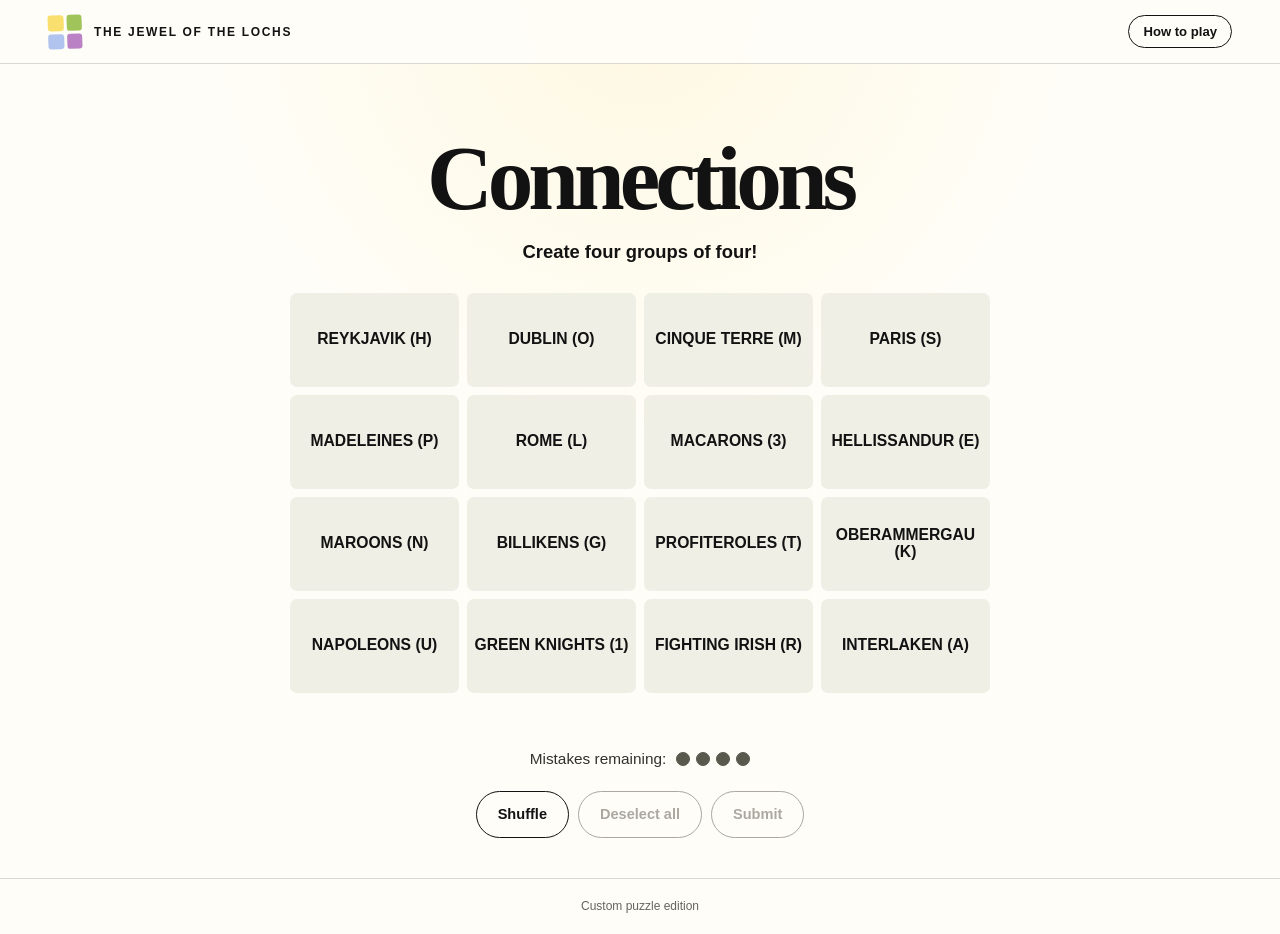
==== Connections/index.html @ 67868f2b "Add files via upload" ====
<!doctype html>
<html lang="en">
  <head>
    <meta charset="UTF-8" />
    <meta name="viewport" content="width=device-width, initial-scale=1.0" />
    <meta name="description" content="A custom Connections-style puzzle." />
    <title>Connections Game</title>
    <link rel="stylesheet" href="styles.css" />
    <script src="game-config.js"></script>
    <script src="game.js" defer></script>
  </head>
  <body>
    <main class="game-shell">
      <header class="site-header">
        <div class="brand-lockup">
          <span class="mini-mark" aria-hidden="true"><i></i><i></i><i></i><i></i></span>
          <span class="eyebrow" id="eyebrow">Custom Puzzle</span>
        </div>
        <details class="how-to">
          <summary>How to play</summary>
          <div class="how-to-card">
            <strong>Find groups of four items that share something in common.</strong>
            <p>Select four tiles and choose Submit. You have four mistakes.</p>
            <p>Categories become more difficult from yellow to purple.</p>
          </div>
        </details>
      </header>

      <section class="game" aria-labelledby="game-title">
        <div class="title-block">
          <h1 id="game-title">Connections</h1>
          <p id="instructions">Create four groups of four!</p>
        </div>

        <div class="board" id="board" aria-label="Connections puzzle board"></div>

        <div class="game-controls" id="game-controls">
          <div class="message" id="message" role="status" aria-live="polite">&nbsp;</div>
          <div class="mistakes" id="mistakes"></div>
          <div class="button-row">
            <button class="pill-button" id="shuffle-button" type="button">Shuffle</button>
            <button class="pill-button" id="deselect-button" type="button" disabled>Deselect all</button>
            <button class="pill-button submit-button" id="submit-button" type="button" disabled>Submit</button>
          </div>
        </div>

        <div class="end-card hidden" id="end-card" aria-live="polite">
          <h2 id="end-title"></h2>
          <p id="end-copy"></p>
          <div class="button-row">
            <button class="pill-button submit-button" id="share-button" type="button">Share results</button>
            <button class="pill-button" id="play-again-button" type="button">Play again</button>
          </div>
          <div class="message" id="end-message" role="status" aria-live="polite"></div>
        </div>
      </section>

      <footer>Custom puzzle edition</footer>
    </main>
  </body>
</html>
---- Connections/styles.css ----
:root {
  --ink: #121212;
  --paper: #fffdf8;
  --tile: #efefe6;
  --tile-hover: #e5e5dc;
  --line: #d9d9d2;
  --muted: #66645f;
}

* { box-sizing: border-box; }
html { background: var(--paper); }
body {
  margin: 0;
  min-width: 320px;
  background: radial-gradient(circle at 50% 0%, rgba(249, 223, 109, 0.16), transparent 28rem), var(--paper);
  color: var(--ink);
  font-family: Arial, Helvetica, sans-serif;
}
button, summary { -webkit-tap-highlight-color: transparent; }
.hidden { display: none !important; }

.game-shell {
  min-height: 100vh;
  display: flex;
  flex-direction: column;
}

.site-header {
  min-height: 64px;
  display: flex;
  align-items: center;
  justify-content: space-between;
  gap: 24px;
  padding: 12px clamp(18px, 4vw, 48px);
  border-bottom: 1px solid var(--line);
  background: rgba(255, 253, 248, 0.92);
  backdrop-filter: blur(10px);
  position: relative;
  z-index: 10;
}

.brand-lockup { display: flex; align-items: center; gap: 12px; }
.mini-mark {
  width: 34px;
  height: 34px;
  display: grid;
  grid-template-columns: 1fr 1fr;
  gap: 3px;
  transform: rotate(-2deg);
}
.mini-mark i { border-radius: 3px; }
.mini-mark i:nth-child(1) { background: #f9df6d; }
.mini-mark i:nth-child(2) { background: #a0c35a; }
.mini-mark i:nth-child(3) { background: #b0c4ef; }
.mini-mark i:nth-child(4) { background: #ba81c5; }
.eyebrow {
  font-size: 0.75rem;
  font-weight: 800;
  letter-spacing: 0.14em;
  text-transform: uppercase;
}

.how-to { position: relative; }
.how-to summary {
  list-style: none;
  cursor: pointer;
  border: 1px solid var(--ink);
  border-radius: 999px;
  padding: 8px 14px;
  font-size: 0.82rem;
  font-weight: 700;
}
.how-to summary::-webkit-details-marker { display: none; }
.how-to-card {
  position: absolute;
  right: 0;
  top: calc(100% + 12px);
  width: min(340px, calc(100vw - 36px));
  padding: 18px;
  border: 1px solid var(--line);
  border-radius: 12px;
  background: #fff;
  box-shadow: 0 15px 42px rgba(0, 0, 0, 0.15);
  font-size: 0.9rem;
  line-height: 1.5;
}
.how-to-card p { margin: 8px 0 0; }

.game {
  width: min(100% - 28px, 700px);
  margin: 0 auto;
  padding: clamp(34px, 6vw, 72px) 0 40px;
  text-align: center;
  flex: 1;
}
.title-block { margin-bottom: 30px; }
.title-block h1 {
  margin: 0;
  font-family: Georgia, "Times New Roman", serif;
  font-size: clamp(3rem, 9vw, 5.7rem);
  font-weight: 700;
  line-height: 0.95;
  letter-spacing: -0.055em;
}
.title-block p {
  margin: 18px 0 0;
  font-size: clamp(1rem, 2.4vw, 1.15rem);
  font-weight: 600;
}

.board { display: grid; gap: 8px; }
.tile-grid {
  display: grid;
  grid-template-columns: repeat(4, minmax(0, 1fr));
  gap: 8px;
}
.tile {
  width: 100%;
  min-width: 0;
  min-height: 94px;
  padding: 8px 7px;
  border: 0;
  border-radius: 7px;
  background: var(--tile);
  color: var(--ink);
  cursor: pointer;
  font-size: clamp(0.72rem, 2.1vw, 0.98rem);
  font-weight: 800;
  line-height: 1.08;
  text-transform: uppercase;
  overflow-wrap: anywhere;
  transition: transform 120ms ease, background-color 120ms ease, color 120ms ease;
}
.tile:hover { background: var(--tile-hover); }
.tile:active { transform: scale(0.97); }
.tile.selected { background: #5a594e; color: #fff; transform: scale(0.985); }
.tile:focus-visible,
.pill-button:focus-visible,
.how-to summary:focus-visible { outline: 3px solid #3157a4; outline-offset: 3px; }

.solved-group {
  min-height: 94px;
  border-radius: 7px;
  padding: 17px 14px;
  display: flex;
  flex-direction: column;
  justify-content: center;
  animation: group-in 320ms ease both;
}
.solved-group h2 {
  margin: 0;
  font-size: clamp(0.87rem, 2.4vw, 1.05rem);
  font-weight: 900;
  line-height: 1.2;
  text-transform: uppercase;
}
.solved-group p {
  margin: 5px 0 0;
  font-size: clamp(0.72rem, 2.2vw, 0.96rem);
  line-height: 1.25;
  text-transform: uppercase;
}

.game-controls, .end-card { padding-top: 14px; }
.message {
  min-height: 28px;
  display: flex;
  align-items: center;
  justify-content: center;
  margin-bottom: 6px;
  font-size: 0.92rem;
  font-weight: 800;
}
.mistakes {
  min-height: 36px;
  display: flex;
  align-items: center;
  justify-content: center;
  gap: 10px;
  color: #31312e;
  font-size: 0.96rem;
}
.mistake-dots { display: flex; gap: 6px; }
.mistake-dots i {
  width: 14px;
  height: 14px;
  border: 1px solid #bebdb5;
  border-radius: 50%;
  background: transparent;
}
.mistake-dots i.active { border-color: #5a594e; background: #5a594e; }
.button-row {
  display: flex;
  flex-wrap: wrap;
  justify-content: center;
  gap: 9px;
  margin-top: 14px;
}
.pill-button {
  min-height: 47px;
  border: 1.5px solid var(--ink);
  border-radius: 999px;
  padding: 0 21px;
  background: transparent;
  color: var(--ink);
  cursor: pointer;
  font-size: 0.91rem;
  font-weight: 800;
}
.pill-button:hover:not(:disabled) { background: #f0eee7; }
.pill-button:disabled { border-color: #aaa8a1; color: #aaa8a1; cursor: default; }
.submit-button:not(:disabled) { background: var(--ink); color: #fff; }
.submit-button:hover:not(:disabled) { background: #343434; }
.end-card h2 {
  margin: 8px 0 0;
  font-family: Georgia, "Times New Roman", serif;
  font-size: 2rem;
}
.end-card p { margin: 7px 0 0; color: var(--muted); }

footer {
  min-height: 56px;
  display: flex;
  align-items: center;
  justify-content: center;
  padding: 12px 18px;
  border-top: 1px solid var(--line);
  color: var(--muted);
  font-size: 0.75rem;
}
.config-error { max-width: 600px; margin: 80px auto; padding: 24px; }
.shake { animation: shake 420ms ease; }

@keyframes shake {
  0%, 100% { transform: translateX(0); }
  20% { transform: translateX(-7px); }
  40% { transform: translateX(7px); }
  60% { transform: translateX(-5px); }
  80% { transform: translateX(5px); }
}
@keyframes group-in {
  from { opacity: 0; transform: scale(0.96); }
  to { opacity: 1; transform: scale(1); }
}

@media (max-width: 560px) {
  .site-header { min-height: 58px; padding-inline: 14px; }
  .eyebrow { font-size: 0.65rem; letter-spacing: 0.1em; }
  .mini-mark { width: 28px; height: 28px; }
  .how-to summary { padding: 7px 11px; font-size: 0.74rem; }
  .game { width: min(100% - 16px, 700px); padding-top: 30px; }
  .title-block { margin-bottom: 24px; }
  .tile-grid, .board { gap: 5px; }
  .tile, .solved-group { min-height: 76px; border-radius: 5px; }
  .tile { padding: 5px 3px; font-size: clamp(0.57rem, 2.9vw, 0.78rem); }
  .solved-group { padding: 12px 8px; }
  .button-row { gap: 7px; }
  .pill-button { min-height: 43px; padding: 0 15px; font-size: 0.8rem; }
}

@media (prefers-reduced-motion: reduce) {
  *, *::before, *::after {
    animation-duration: 0.01ms !important;
    animation-iteration-count: 1 !important;
  }
}
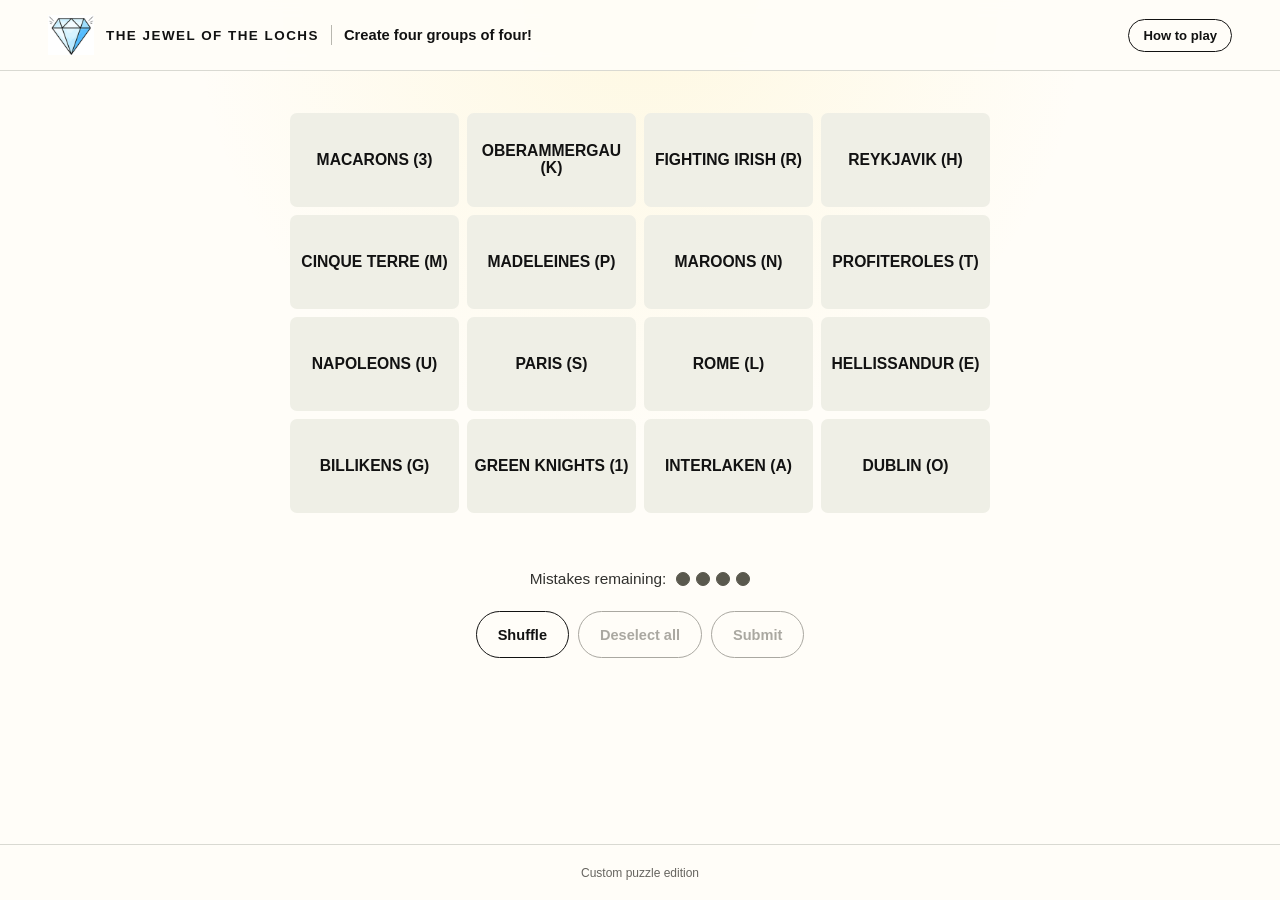
==== commit 6b698db0: "Add files via upload" ====
--- a/Connections/index.html
+++ b/Connections/index.html
@@ -13,8 +13,12 @@
     <main class="game-shell">
       <header class="site-header">
         <div class="brand-lockup">
-          <span class="mini-mark" aria-hidden="true"><i></i><i></i><i></i><i></i></span>
-          <span class="eyebrow" id="eyebrow">Custom Puzzle</span>
+          <img class="diamond-logo" src="diamond-logo.png" width="46" height="46" alt="" />
+          <div class="header-copy">
+            <span class="eyebrow" id="eyebrow">Custom Puzzle</span>
+            <span class="header-divider" aria-hidden="true"></span>
+            <span class="header-instructions" id="instructions">Create four groups of four!</span>
+          </div>
         </div>
         <details class="how-to">
           <summary>How to play</summary>
@@ -26,12 +30,7 @@
         </details>
       </header>
 
-      <section class="game" aria-labelledby="game-title">
-        <div class="title-block">
-          <h1 id="game-title">Connections</h1>
-          <p id="instructions">Create four groups of four!</p>
-        </div>
-
+      <section class="game" aria-label="Connections puzzle">
         <div class="board" id="board" aria-label="Connections puzzle board"></div>
 
         <div class="game-controls" id="game-controls">
--- a/Connections/styles.css
+++ b/Connections/styles.css
@@ -39,25 +39,34 @@
   z-index: 10;
 }
 
-.brand-lockup { display: flex; align-items: center; gap: 12px; }
-.mini-mark {
-  width: 34px;
-  height: 34px;
-  display: grid;
-  grid-template-columns: 1fr 1fr;
-  gap: 3px;
-  transform: rotate(-2deg);
-}
-.mini-mark i { border-radius: 3px; }
-.mini-mark i:nth-child(1) { background: #f9df6d; }
-.mini-mark i:nth-child(2) { background: #a0c35a; }
-.mini-mark i:nth-child(3) { background: #b0c4ef; }
-.mini-mark i:nth-child(4) { background: #ba81c5; }
+.brand-lockup { display: flex; align-items: center; gap: 12px; min-width: 0; }
+.diamond-logo {
+  width: 46px;
+  height: 46px;
+  flex: 0 0 auto;
+  object-fit: contain;
+}
 .eyebrow {
-  font-size: 0.75rem;
-  font-weight: 800;
-  letter-spacing: 0.14em;
-  text-transform: uppercase;
+  font-size: clamp(0.72rem, 1.4vw, 0.84rem);
+  font-weight: 800;
+  letter-spacing: 0.11em;
+  text-transform: uppercase;
+}
+.header-copy {
+  display: flex;
+  align-items: center;
+  gap: 12px;
+  white-space: nowrap;
+}
+.header-divider {
+  width: 1px;
+  height: 20px;
+  flex: 0 0 auto;
+  background: #b8b7af;
+}
+.header-instructions {
+  font-size: clamp(0.76rem, 1.5vw, 0.92rem);
+  font-weight: 600;
 }
 
 .how-to { position: relative; }
@@ -89,25 +98,10 @@
 .game {
   width: min(100% - 28px, 700px);
   margin: 0 auto;
-  padding: clamp(34px, 6vw, 72px) 0 40px;
+  padding: clamp(24px, 4vw, 42px) 0 40px;
   text-align: center;
   flex: 1;
 }
-.title-block { margin-bottom: 30px; }
-.title-block h1 {
-  margin: 0;
-  font-family: Georgia, "Times New Roman", serif;
-  font-size: clamp(3rem, 9vw, 5.7rem);
-  font-weight: 700;
-  line-height: 0.95;
-  letter-spacing: -0.055em;
-}
-.title-block p {
-  margin: 18px 0 0;
-  font-size: clamp(1rem, 2.4vw, 1.15rem);
-  font-weight: 600;
-}
-
 .board { display: grid; gap: 8px; }
 .tile-grid {
   display: grid;
@@ -244,12 +238,19 @@
 }
 
 @media (max-width: 560px) {
-  .site-header { min-height: 58px; padding-inline: 14px; }
-  .eyebrow { font-size: 0.65rem; letter-spacing: 0.1em; }
-  .mini-mark { width: 28px; height: 28px; }
+  .site-header {
+    min-height: 58px;
+    padding-inline: 14px;
+    flex-wrap: wrap;
+    gap: 8px 12px;
+  }
+  .eyebrow { font-size: 0.64rem; letter-spacing: 0.08em; }
+  .header-copy { gap: 8px; }
+  .header-divider { height: 16px; }
+  .header-instructions { font-size: 0.68rem; }
+  .diamond-logo { width: 38px; height: 38px; }
   .how-to summary { padding: 7px 11px; font-size: 0.74rem; }
   .game { width: min(100% - 16px, 700px); padding-top: 30px; }
-  .title-block { margin-bottom: 24px; }
   .tile-grid, .board { gap: 5px; }
   .tile, .solved-group { min-height: 76px; border-radius: 5px; }
   .tile { padding: 5px 3px; font-size: clamp(0.57rem, 2.9vw, 0.78rem); }
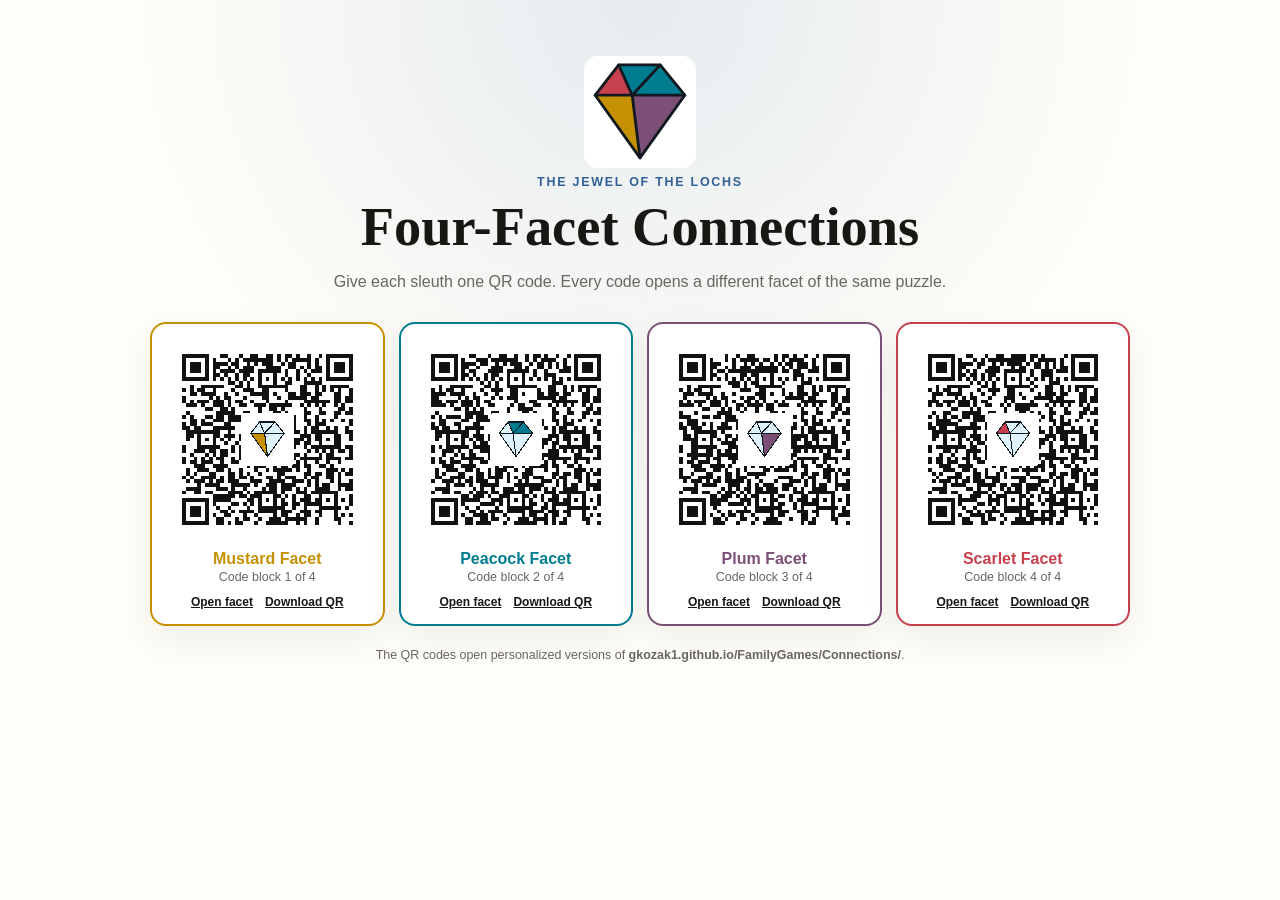
==== commit 50651026: "Add files via upload" ====
--- a/Connections/index.html
+++ b/Connections/index.html
@@ -3,58 +3,17 @@
   <head>
     <meta charset="UTF-8" />
     <meta name="viewport" content="width=device-width, initial-scale=1.0" />
-    <meta name="description" content="A custom Connections-style puzzle." />
-    <title>Connections Game</title>
+    <meta name="description" content="The four-facet Connections challenge for The Jewel of the Lochs." />
+    <meta name="theme-color" content="#fffdf8" />
+    <title>The Jewel of the Lochs</title>
+    <link rel="icon" href="diamond-logo.png" />
     <link rel="stylesheet" href="styles.css" />
     <script src="game-config.js"></script>
     <script src="game.js" defer></script>
   </head>
   <body>
-    <main class="game-shell">
-      <header class="site-header">
-        <div class="brand-lockup">
-          <img class="diamond-logo" src="diamond-logo.png" width="46" height="46" alt="" />
-          <div class="header-copy">
-            <span class="eyebrow" id="eyebrow">Custom Puzzle</span>
-            <span class="header-divider" aria-hidden="true"></span>
-            <span class="header-instructions" id="instructions">Create four groups of four!</span>
-          </div>
-        </div>
-        <details class="how-to">
-          <summary>How to play</summary>
-          <div class="how-to-card">
-            <strong>Find groups of four items that share something in common.</strong>
-            <p>Select four tiles and choose Submit. You have four mistakes.</p>
-            <p>Categories become more difficult from yellow to purple.</p>
-          </div>
-        </details>
-      </header>
-
-      <section class="game" aria-label="Connections puzzle">
-        <div class="board" id="board" aria-label="Connections puzzle board"></div>
-
-        <div class="game-controls" id="game-controls">
-          <div class="message" id="message" role="status" aria-live="polite">&nbsp;</div>
-          <div class="mistakes" id="mistakes"></div>
-          <div class="button-row">
-            <button class="pill-button" id="shuffle-button" type="button">Shuffle</button>
-            <button class="pill-button" id="deselect-button" type="button" disabled>Deselect all</button>
-            <button class="pill-button submit-button" id="submit-button" type="button" disabled>Submit</button>
-          </div>
-        </div>
-
-        <div class="end-card hidden" id="end-card" aria-live="polite">
-          <h2 id="end-title"></h2>
-          <p id="end-copy"></p>
-          <div class="button-row">
-            <button class="pill-button submit-button" id="share-button" type="button">Share results</button>
-            <button class="pill-button" id="play-again-button" type="button">Play again</button>
-          </div>
-          <div class="message" id="end-message" role="status" aria-live="polite"></div>
-        </div>
-      </section>
-
-      <footer>Custom puzzle edition</footer>
-    </main>
+    <div id="app">
+      <main class="loading-shell">Preparing the Archive…</main>
+    </div>
   </body>
 </html>
--- a/Connections/styles.css
+++ b/Connections/styles.css
@@ -1,74 +1,57 @@
 :root {
-  --ink: #121212;
+  --ink: #171714;
   --paper: #fffdf8;
   --tile: #efefe6;
-  --tile-hover: #e5e5dc;
-  --line: #d9d9d2;
-  --muted: #66645f;
+  --tile-hover: #e6e5db;
+  --line: #d9d8cf;
+  --muted: #68665f;
+  --facet-color: #326daf;
 }
 
 * { box-sizing: border-box; }
-html { background: var(--paper); }
+html { min-height: 100%; background: var(--paper); }
 body {
+  min-width: 320px;
+  min-height: 100vh;
   margin: 0;
-  min-width: 320px;
-  background: radial-gradient(circle at 50% 0%, rgba(249, 223, 109, 0.16), transparent 28rem), var(--paper);
+  background:
+    radial-gradient(circle at 50% 0%, color-mix(in srgb, var(--facet-color) 13%, transparent), transparent 30rem),
+    var(--paper);
   color: var(--ink);
   font-family: Arial, Helvetica, sans-serif;
 }
+button, summary, input, textarea { font: inherit; }
 button, summary { -webkit-tap-highlight-color: transparent; }
-.hidden { display: none !important; }
-
-.game-shell {
+button { color: inherit; }
+
+.loading-shell, .config-error {
   min-height: 100vh;
-  display: flex;
-  flex-direction: column;
-}
-
+  display: grid;
+  place-items: center;
+  padding: 24px;
+  text-align: center;
+}
+
+.game-shell { min-height: 100vh; display: flex; flex-direction: column; }
 .site-header {
-  min-height: 64px;
+  min-height: 68px;
   display: flex;
   align-items: center;
   justify-content: space-between;
   gap: 24px;
-  padding: 12px clamp(18px, 4vw, 48px);
+  padding: 8px clamp(16px, 4vw, 48px);
   border-bottom: 1px solid var(--line);
-  background: rgba(255, 253, 248, 0.92);
+  background: rgba(255, 253, 248, 0.94);
   backdrop-filter: blur(10px);
   position: relative;
   z-index: 10;
 }
-
-.brand-lockup { display: flex; align-items: center; gap: 12px; min-width: 0; }
-.diamond-logo {
-  width: 46px;
-  height: 46px;
-  flex: 0 0 auto;
-  object-fit: contain;
-}
-.eyebrow {
-  font-size: clamp(0.72rem, 1.4vw, 0.84rem);
-  font-weight: 800;
-  letter-spacing: 0.11em;
-  text-transform: uppercase;
-}
-.header-copy {
-  display: flex;
-  align-items: center;
-  gap: 12px;
-  white-space: nowrap;
-}
-.header-divider {
-  width: 1px;
-  height: 20px;
-  flex: 0 0 auto;
-  background: #b8b7af;
-}
-.header-instructions {
-  font-size: clamp(0.76rem, 1.5vw, 0.92rem);
-  font-weight: 600;
-}
-
+.brand-lockup { display: flex; align-items: center; gap: 10px; min-width: 0; }
+.facet-diamond { width: 54px; height: 54px; flex: 0 0 auto; object-fit: contain; }
+.header-copy { display: flex; align-items: center; gap: 11px; white-space: nowrap; }
+.eyebrow { font-size: clamp(.69rem, 1.4vw, .84rem); font-weight: 850; letter-spacing: .1em; text-transform: uppercase; }
+.header-divider { width: 1px; height: 20px; background: #b7b5ad; }
+.header-instructions { font-size: clamp(.74rem, 1.5vw, .92rem); font-weight: 700; }
 .how-to { position: relative; }
 .how-to summary {
   list-style: none;
@@ -76,153 +59,150 @@
   border: 1px solid var(--ink);
   border-radius: 999px;
   padding: 8px 14px;
-  font-size: 0.82rem;
-  font-weight: 700;
+  font-size: .82rem;
+  font-weight: 800;
 }
 .how-to summary::-webkit-details-marker { display: none; }
 .how-to-card {
   position: absolute;
+  top: calc(100% + 12px);
   right: 0;
-  top: calc(100% + 12px);
-  width: min(340px, calc(100vw - 36px));
+  width: min(360px, calc(100vw - 28px));
   padding: 18px;
   border: 1px solid var(--line);
-  border-radius: 12px;
+  border-radius: 14px;
   background: #fff;
-  box-shadow: 0 15px 42px rgba(0, 0, 0, 0.15);
-  font-size: 0.9rem;
+  box-shadow: 0 16px 48px rgba(0,0,0,.16);
+  font-size: .9rem;
   line-height: 1.5;
 }
 .how-to-card p { margin: 8px 0 0; }
 
 .game {
-  width: min(100% - 28px, 700px);
+  width: min(calc(100% - 28px), 720px);
   margin: 0 auto;
-  padding: clamp(24px, 4vw, 42px) 0 40px;
+  padding: clamp(22px, 4vw, 40px) 0 38px;
   text-align: center;
   flex: 1;
 }
-.board { display: grid; gap: 8px; }
-.tile-grid {
-  display: grid;
-  grid-template-columns: repeat(4, minmax(0, 1fr));
-  gap: 8px;
-}
+.stage-heading { margin: 0 auto 22px; }
+.stage-heading h1, .stage-card h1 { margin: 5px 0 8px; font-family: Georgia, "Times New Roman", serif; font-size: clamp(1.7rem, 5vw, 2.45rem); line-height: 1.05; }
+.stage-heading > p:last-child, .stage-card > p { margin: 0 auto; color: var(--muted); line-height: 1.45; }
+.stage-label { margin: 0 !important; color: var(--facet-color) !important; font-size: .78rem; font-weight: 900; letter-spacing: .11em; text-transform: uppercase; }
+
+.tile-grid { display: grid; grid-template-columns: repeat(4, minmax(0, 1fr)); gap: 8px; }
 .tile {
-  width: 100%;
   min-width: 0;
   min-height: 94px;
-  padding: 8px 7px;
-  border: 0;
-  border-radius: 7px;
+  position: relative;
+  display: grid;
+  place-items: center;
+  padding: 9px 7px;
+  border: 3px solid transparent;
+  border-radius: 8px;
   background: var(--tile);
-  color: var(--ink);
   cursor: pointer;
-  font-size: clamp(0.72rem, 2.1vw, 0.98rem);
-  font-weight: 800;
+  font-size: clamp(.72rem, 2.05vw, .96rem);
+  font-weight: 850;
   line-height: 1.08;
   text-transform: uppercase;
   overflow-wrap: anywhere;
-  transition: transform 120ms ease, background-color 120ms ease, color 120ms ease;
+  transition: border-color 120ms ease, background-color 120ms ease, transform 120ms ease, box-shadow 120ms ease;
 }
 .tile:hover { background: var(--tile-hover); }
-.tile:active { transform: scale(0.97); }
-.tile.selected { background: #5a594e; color: #fff; transform: scale(0.985); }
-.tile:focus-visible,
-.pill-button:focus-visible,
-.how-to summary:focus-visible { outline: 3px solid #3157a4; outline-offset: 3px; }
-
-.solved-group {
-  min-height: 94px;
-  border-radius: 7px;
-  padding: 17px 14px;
-  display: flex;
-  flex-direction: column;
-  justify-content: center;
-  animation: group-in 320ms ease both;
-}
-.solved-group h2 {
-  margin: 0;
-  font-size: clamp(0.87rem, 2.4vw, 1.05rem);
-  font-weight: 900;
-  line-height: 1.2;
-  text-transform: uppercase;
-}
-.solved-group p {
-  margin: 5px 0 0;
-  font-size: clamp(0.72rem, 2.2vw, 0.96rem);
-  line-height: 1.25;
-  text-transform: uppercase;
-}
-
-.game-controls, .end-card { padding-top: 14px; }
-.message {
-  min-height: 28px;
-  display: flex;
-  align-items: center;
-  justify-content: center;
-  margin-bottom: 6px;
-  font-size: 0.92rem;
-  font-weight: 800;
-}
-.mistakes {
-  min-height: 36px;
-  display: flex;
-  align-items: center;
-  justify-content: center;
-  gap: 10px;
-  color: #31312e;
-  font-size: 0.96rem;
-}
-.mistake-dots { display: flex; gap: 6px; }
-.mistake-dots i {
-  width: 14px;
-  height: 14px;
-  border: 1px solid #bebdb5;
-  border-radius: 50%;
-  background: transparent;
-}
-.mistake-dots i.active { border-color: #5a594e; background: #5a594e; }
-.button-row {
-  display: flex;
-  flex-wrap: wrap;
-  justify-content: center;
-  gap: 9px;
-  margin-top: 14px;
-}
+.tile:active { transform: scale(.975); }
+.tile.selected { border-color: var(--facet-color); box-shadow: inset 0 0 0 1px color-mix(in srgb, var(--facet-color) 40%, transparent); }
+.tile.anchor { background: color-mix(in srgb, var(--facet-color) 11%, var(--tile)); cursor: default; }
+.anchor-mark { position: absolute; top: 5px; right: 7px; color: var(--facet-color); font-size: .74rem; }
+.tile:focus-visible, .pill-button:focus-visible, .order-choice:focus-visible, .order-slot:focus-visible, input:focus-visible, textarea:focus-visible, .how-to summary:focus-visible, a:focus-visible {
+  outline: 3px solid var(--facet-color);
+  outline-offset: 3px;
+}
+
+.message { min-height: 30px; display: flex; align-items: center; justify-content: center; margin-top: 12px; font-size: .92rem; font-weight: 850; }
+.button-row { display: flex; flex-wrap: wrap; justify-content: center; gap: 9px; margin-top: 10px; }
 .pill-button {
-  min-height: 47px;
+  min-height: 46px;
+  padding: 0 20px;
   border: 1.5px solid var(--ink);
   border-radius: 999px;
-  padding: 0 21px;
   background: transparent;
-  color: var(--ink);
   cursor: pointer;
-  font-size: 0.91rem;
-  font-weight: 800;
+  font-size: .9rem;
+  font-weight: 850;
 }
 .pill-button:hover:not(:disabled) { background: #f0eee7; }
 .pill-button:disabled { border-color: #aaa8a1; color: #aaa8a1; cursor: default; }
-.submit-button:not(:disabled) { background: var(--ink); color: #fff; }
-.submit-button:hover:not(:disabled) { background: #343434; }
-.end-card h2 {
-  margin: 8px 0 0;
-  font-family: Georgia, "Times New Roman", serif;
-  font-size: 2rem;
-}
-.end-card p { margin: 7px 0 0; color: var(--muted); }
-
-footer {
-  min-height: 56px;
-  display: flex;
+.submit-button:not(:disabled) { border-color: var(--facet-color); background: var(--facet-color); color: #fff; }
+.submit-button:hover:not(:disabled) { filter: brightness(.91); }
+
+.stage-card {
+  max-width: 680px;
+  margin: 0 auto;
+  padding: clamp(20px, 4vw, 34px);
+  border: 1px solid var(--line);
+  border-radius: 20px;
+  background: rgba(255,255,255,.91);
+  box-shadow: 0 18px 55px rgba(36,35,29,.08);
+}
+.stage-diamond { width: 82px; height: 82px; margin: -6px auto 6px; object-fit: contain; }
+.recovered-row { display: grid; grid-template-columns: repeat(2, minmax(0, 1fr)); gap: 8px; margin: 22px 0; }
+.recovered-row span { padding: 12px 8px; border: 2px solid var(--facet-color); border-radius: 8px; background: color-mix(in srgb, var(--facet-color) 8%, #fff); font-size: .86rem; font-weight: 850; text-transform: uppercase; }
+.answer-field { display: grid; gap: 8px; text-align: left; font-size: .9rem; font-weight: 850; }
+.answer-field textarea { width: 100%; resize: vertical; min-height: 88px; padding: 12px 14px; border: 1.5px solid #aaa89f; border-radius: 10px; background: #fff; line-height: 1.4; }
+.assistant-note { margin: 10px 0; padding: 13px 15px; border-left: 4px solid var(--facet-color); background: color-mix(in srgb, var(--facet-color) 8%, #fff); text-align: left; font-size: .9rem; line-height: 1.45; }
+
+.order-instruction { max-width: 540px; font-size: 1rem; font-weight: 750; color: var(--ink) !important; }
+.order-slots { display: grid; gap: 6px; margin: 22px 0 13px; }
+.order-slot {
+  min-height: 47px;
+  display: grid;
+  grid-template-columns: 34px 1fr;
   align-items: center;
-  justify-content: center;
-  padding: 12px 18px;
-  border-top: 1px solid var(--line);
-  color: var(--muted);
-  font-size: 0.75rem;
-}
-.config-error { max-width: 600px; margin: 80px auto; padding: 24px; }
+  gap: 9px;
+  padding: 6px 12px;
+  border: 1px dashed #aaa89f;
+  border-radius: 9px;
+  background: #faf9f4;
+  text-align: left;
+}
+.order-slot b, .order-choice b { display: grid; place-items: center; width: 27px; height: 27px; border-radius: 50%; background: var(--facet-color); color: #fff; font-size: .78rem; }
+.order-slot.filled { border-style: solid; border-color: var(--facet-color); cursor: pointer; }
+.order-slot:disabled { color: #77746d; }
+.tap-direction { margin: 0 0 9px !important; font-size: .84rem; }
+.order-choices { display: grid; grid-template-columns: repeat(2, minmax(0, 1fr)); gap: 8px; }
+.order-choice { min-height: 62px; position: relative; display: grid; place-items: center; padding: 9px; border: 2px solid transparent; border-radius: 8px; background: var(--tile); cursor: pointer; font-size: .82rem; font-weight: 850; text-transform: uppercase; }
+.order-choice b { position: absolute; top: 5px; right: 5px; }
+.order-choice.chosen { border-color: var(--facet-color); background: color-mix(in srgb, var(--facet-color) 9%, var(--tile)); }
+
+.fragment-reveal { margin: 20px auto 12px; color: var(--facet-color); font-family: "Courier New", monospace; font-size: clamp(2.4rem, 12vw, 4.4rem); font-weight: 900; letter-spacing: .16em; line-height: 1; }
+.assembly-grid { display: grid; grid-template-columns: repeat(4, minmax(0, 1fr)); gap: 8px; margin: 26px 0 10px; }
+.code-block { min-width: 0; display: grid; gap: 6px; position: relative; padding: 10px 7px 22px; border: 2px solid var(--block-color); border-radius: 10px; background: color-mix(in srgb, var(--block-color) 7%, #fff); }
+.code-block > span { color: var(--block-color); font-size: .7rem; font-weight: 900; letter-spacing: .07em; text-transform: uppercase; }
+.code-block input { width: 100%; min-width: 0; padding: 8px 2px; border: 1px solid #aaa89f; border-radius: 6px; background: #fff; text-align: center; font-family: "Courier New", monospace; font-size: clamp(1rem, 4.2vw, 1.5rem); font-weight: 900; letter-spacing: .08em; text-transform: uppercase; }
+.code-block input[readonly] { border-color: var(--block-color); background: color-mix(in srgb, var(--block-color) 10%, #fff); color: var(--ink); }
+.code-block small { position: absolute; bottom: 5px; left: 0; right: 0; color: var(--block-color); font-size: .62rem; font-weight: 850; text-transform: uppercase; }
+.assembly-grid.complete { opacity: .72; }
+.continuous-code { margin: 18px auto 8px; padding: 14px 12px; border: 2px solid var(--ink); border-radius: 10px; background: #fff; font-family: "Courier New", monospace; font-size: clamp(1.15rem, 5vw, 2.05rem); font-weight: 900; letter-spacing: .08em; overflow-wrap: anywhere; }
+.final-instruction { margin-top: 18px; padding: 15px; border-radius: 12px; background: var(--ink); color: #fff; font-weight: 800; line-height: 1.4; }
+
+footer { min-height: 54px; display: flex; align-items: center; justify-content: center; gap: 8px; padding: 12px 18px; border-top: 1px solid var(--line); color: var(--muted); font-size: .75rem; }
+footer button { padding: 0; border: 0; border-bottom: 1px solid currentColor; background: transparent; color: inherit; cursor: pointer; font-size: inherit; }
+
+.launcher-shell { min-height: 100vh; padding: clamp(22px, 5vw, 56px) 18px; background: radial-gradient(circle at 50% 0%, rgba(50,109,175,.12), transparent 32rem), var(--paper); }
+.launcher-card { width: min(100%, 980px); margin: 0 auto; text-align: center; }
+.launcher-diamond { width: 112px; height: 112px; object-fit: contain; }
+.kicker { margin: 3px 0 7px; color: #315f96; font-size: .78rem; font-weight: 900; letter-spacing: .14em; text-transform: uppercase; }
+.launcher-card > h1 { margin: 0; font-family: Georgia, "Times New Roman", serif; font-size: clamp(2rem, 6vw, 3.4rem); }
+.launcher-copy { max-width: 620px; margin: 12px auto 28px; color: var(--muted); line-height: 1.5; }
+.qr-grid { display: grid; grid-template-columns: repeat(4, minmax(0, 1fr)); gap: 14px; }
+.qr-card { padding: 15px; border: 2px solid var(--facet-color); border-radius: 16px; background: #fff; box-shadow: 0 14px 36px rgba(0,0,0,.06); }
+.qr-card > img { display: block; width: 100%; aspect-ratio: 1; object-fit: contain; }
+.qr-card h2 { margin: 10px 0 2px; color: var(--facet-color); font-size: 1rem; }
+.qr-card p { margin: 0; color: var(--muted); font-size: .78rem; }
+.qr-actions { display: flex; justify-content: center; flex-wrap: wrap; gap: 6px 12px; margin-top: 11px; }
+.qr-actions a { color: var(--ink); font-size: .75rem; font-weight: 800; }
+.print-note { margin: 22px auto 0; color: var(--muted); font-size: .78rem; overflow-wrap: anywhere; }
 .shake { animation: shake 420ms ease; }
 
 @keyframes shake {
@@ -232,36 +212,48 @@
   60% { transform: translateX(-5px); }
   80% { transform: translateX(5px); }
 }
-@keyframes group-in {
-  from { opacity: 0; transform: scale(0.96); }
-  to { opacity: 1; transform: scale(1); }
+
+@media (max-width: 700px) {
+  .qr-grid { grid-template-columns: repeat(2, minmax(0, 1fr)); }
 }
 
 @media (max-width: 560px) {
-  .site-header {
-    min-height: 58px;
-    padding-inline: 14px;
-    flex-wrap: wrap;
-    gap: 8px 12px;
-  }
-  .eyebrow { font-size: 0.64rem; letter-spacing: 0.08em; }
-  .header-copy { gap: 8px; }
+  .site-header { min-height: 58px; padding: 6px 12px; flex-wrap: wrap; gap: 5px 10px; }
+  .facet-diamond { width: 46px; height: 46px; }
+  .eyebrow { font-size: .62rem; letter-spacing: .07em; }
+  .header-copy { gap: 7px; }
   .header-divider { height: 16px; }
-  .header-instructions { font-size: 0.68rem; }
-  .diamond-logo { width: 38px; height: 38px; }
-  .how-to summary { padding: 7px 11px; font-size: 0.74rem; }
-  .game { width: min(100% - 16px, 700px); padding-top: 30px; }
-  .tile-grid, .board { gap: 5px; }
-  .tile, .solved-group { min-height: 76px; border-radius: 5px; }
-  .tile { padding: 5px 3px; font-size: clamp(0.57rem, 2.9vw, 0.78rem); }
-  .solved-group { padding: 12px 8px; }
-  .button-row { gap: 7px; }
-  .pill-button { min-height: 43px; padding: 0 15px; font-size: 0.8rem; }
+  .header-instructions { font-size: .67rem; }
+  .how-to summary { padding: 6px 10px; font-size: .7rem; }
+  .game { width: min(calc(100% - 14px), 720px); padding-top: 24px; }
+  .stage-heading { margin-bottom: 16px; }
+  .tile-grid { gap: 5px; }
+  .tile { min-height: 76px; padding: 6px 3px; border-width: 2px; border-radius: 6px; font-size: clamp(.57rem, 2.9vw, .77rem); }
+  .anchor-mark { top: 3px; right: 4px; font-size: .59rem; }
+  .pill-button { min-height: 43px; padding: 0 15px; font-size: .8rem; }
+  .stage-card { padding: 20px 12px; border-radius: 15px; }
+  .stage-diamond { width: 68px; height: 68px; }
+  .recovered-row { gap: 5px; }
+  .recovered-row span { padding: 10px 4px; font-size: .7rem; }
+  .order-slots { gap: 5px; }
+  .order-choices { gap: 5px; }
+  .order-choice { min-height: 57px; padding: 6px 3px; font-size: .69rem; }
+  .assembly-grid { gap: 4px; }
+  .code-block { padding-inline: 3px; }
+  .code-block > span { font-size: .56rem; }
+  .code-block input { font-size: .92rem; letter-spacing: 0; }
+  .qr-grid { gap: 9px; }
+  .qr-card { padding: 9px; }
+}
+
+@media print {
+  .launcher-shell { padding: 10mm; background: #fff; }
+  .launcher-diamond, .launcher-copy, .print-note { display: none; }
+  .qr-grid { grid-template-columns: repeat(2, 1fr); gap: 8mm; }
+  .qr-card { break-inside: avoid; box-shadow: none; }
+  .qr-actions { display: none; }
 }
 
 @media (prefers-reduced-motion: reduce) {
-  *, *::before, *::after {
-    animation-duration: 0.01ms !important;
-    animation-iteration-count: 1 !important;
-  }
-}
+  *, *::before, *::after { scroll-behavior: auto !important; animation-duration: .01ms !important; animation-iteration-count: 1 !important; transition-duration: .01ms !important; }
+}
